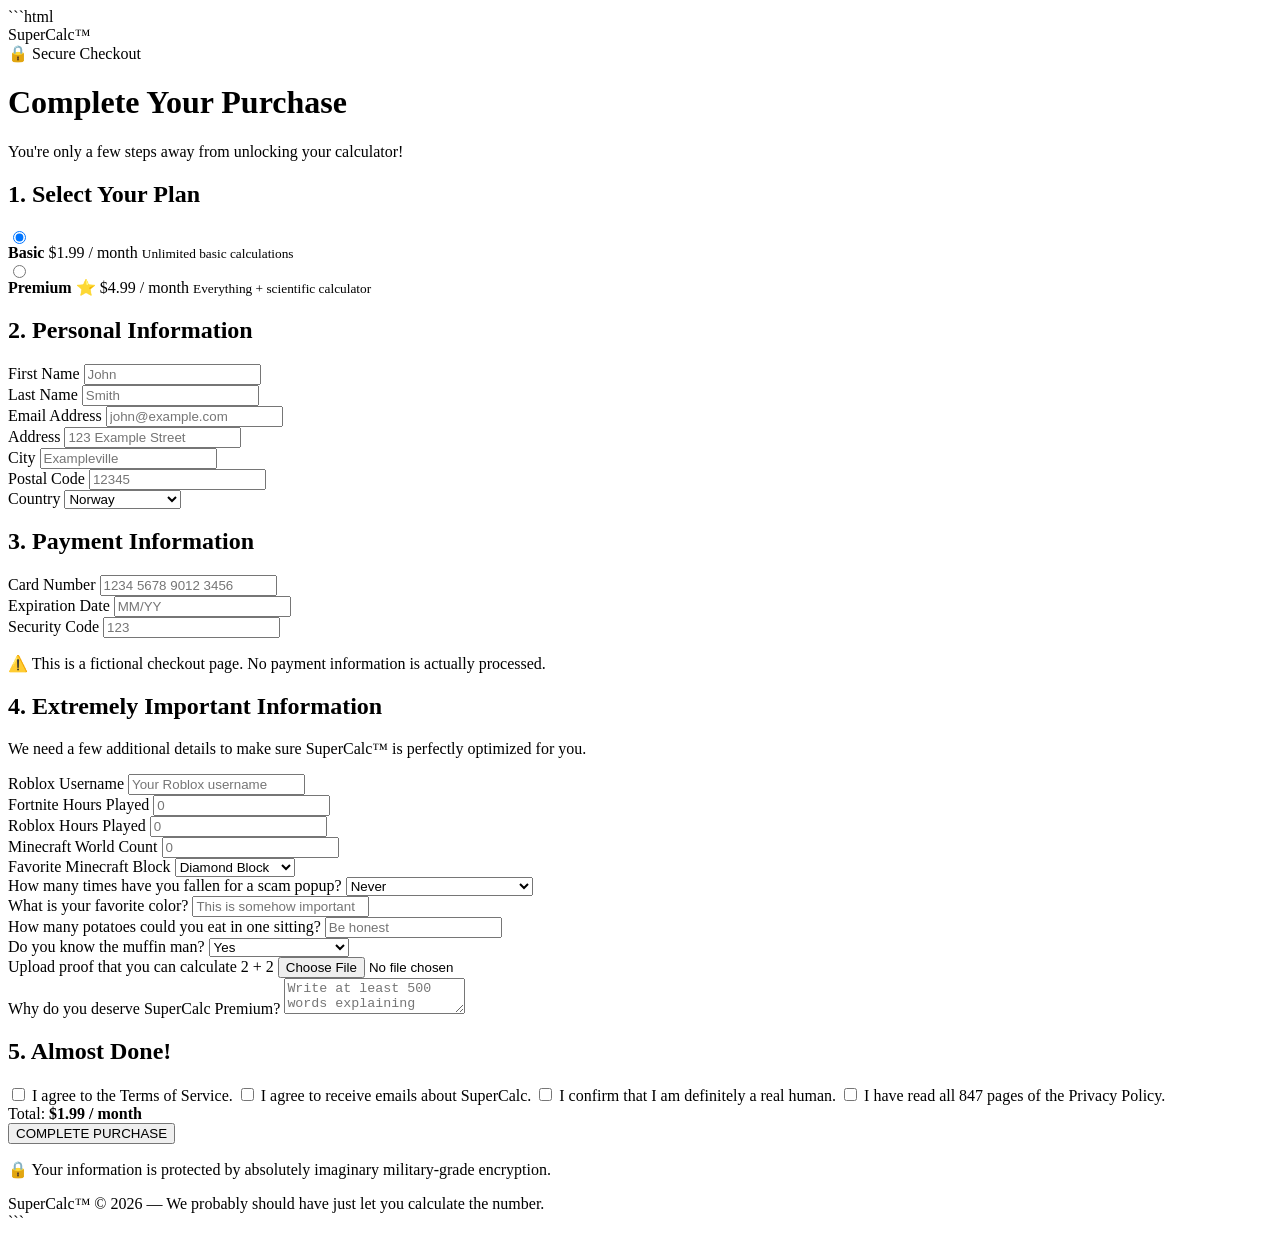
==== checkout.html @ 0409e95f "Create checkout.html" ====
```html
<!DOCTYPE html>
<html lang="en">
<head>
    <meta charset="UTF-8">
    <meta name="viewport" content="width=device-width, initial-scale=1.0">

    <title>SuperCalc - Complete Your Purchase</title>

    <link rel="stylesheet" href="checkout.css">
</head>

<body>

    <div class="checkout-container">

        <header>
            <div class="logo">SuperCalc™</div>

            <div class="secure">
                🔒 Secure Checkout
            </div>
        </header>


        <main>

            <h1>Complete Your Purchase</h1>

            <p class="subtitle">
                You're only a few steps away from unlocking your calculator!
            </p>


            <!-- PLAN SELECTION -->

            <section class="section">

                <h2>1. Select Your Plan</h2>

                <div class="plan-selection">

                    <label class="plan-option">
                        <input
                            type="radio"
                            name="plan"
                            value="Basic"
                            id="basicPlan"
                        >

                        <div>
                            <strong>Basic</strong>
                            <span>$1.99 / month</span>
                            <small>Unlimited basic calculations</small>
                        </div>
                    </label>


                    <label class="plan-option premium-option">
                        <input
                            type="radio"
                            name="plan"
                            value="Premium"
                            id="premiumPlan"
                        >

                        <div>
                            <strong>Premium ⭐</strong>
                            <span>$4.99 / month</span>
                            <small>Everything + scientific calculator</small>
                        </div>
                    </label>

                </div>

            </section>


            <!-- PERSONAL INFORMATION -->

            <section class="section">

                <h2>2. Personal Information</h2>

                <div class="form-grid">

                    <div class="field">
                        <label>First Name</label>
                        <input type="text" placeholder="John">
                    </div>

                    <div class="field">
                        <label>Last Name</label>
                        <input type="text" placeholder="Smith">
                    </div>

                    <div class="field full">
                        <label>Email Address</label>
                        <input type="email" placeholder="john@example.com">
                    </div>

                    <div class="field full">
                        <label>Address</label>
                        <input type="text" placeholder="123 Example Street">
                    </div>

                    <div class="field">
                        <label>City</label>
                        <input type="text" placeholder="Exampleville">
                    </div>

                    <div class="field">
                        <label>Postal Code</label>
                        <input type="text" placeholder="12345">
                    </div>

                    <div class="field full">
                        <label>Country</label>

                        <select>
                            <option>Norway</option>
                            <option>United States</option>
                            <option>United Kingdom</option>
                            <option>Sweden</option>
                            <option>Denmark</option>
                            <option>Finland</option>
                            <option>Germany</option>
                            <option>Other</option>
                        </select>
                    </div>

                </div>

            </section>


            <!-- PAYMENT -->

            <section class="section">

                <h2>3. Payment Information</h2>

                <div class="form-grid">

                    <div class="field full">
                        <label>Card Number</label>
                        <input
                            type="text"
                            placeholder="1234 5678 9012 3456"
                        >
                    </div>

                    <div class="field">
                        <label>Expiration Date</label>
                        <input type="text" placeholder="MM/YY">
                    </div>

                    <div class="field">
                        <label>Security Code</label>
                        <input type="text" placeholder="123">
                    </div>

                </div>

                <p class="fake-warning">
                    ⚠️ This is a fictional checkout page.
                    No payment information is actually processed.
                </p>

            </section>


            <!-- RANDOM BULLSHIT -->

            <section class="section ridiculous">

                <h2>4. Extremely Important Information</h2>

                <p class="section-description">
                    We need a few additional details to make sure
                    SuperCalc™ is perfectly optimized for you.
                </p>


                <div class="form-grid">

                    <div class="field full">
                        <label>Roblox Username</label>
                        <input
                            type="text"
                            placeholder="Your Roblox username"
                        >
                    </div>


                    <div class="field">
                        <label>Fortnite Hours Played</label>
                        <input
                            type="number"
                            placeholder="0"
                        >
                    </div>


                    <div class="field">
                        <label>Roblox Hours Played</label>
                        <input
                            type="number"
                            placeholder="0"
                        >
                    </div>


                    <div class="field">
                        <label>Minecraft World Count</label>
                        <input
                            type="number"
                            placeholder="0"
                        >
                    </div>


                    <div class="field">
                        <label>Favorite Minecraft Block</label>

                        <select>
                            <option>Diamond Block</option>
                            <option>Dirt</option>
                            <option>Oak Planks</option>
                            <option>Cobblestone</option>
                            <option>Grass Block</option>
                            <option>Command Block</option>
                            <option>Other</option>
                        </select>
                    </div>


                    <div class="field full">
                        <label>How many times have you fallen for a scam popup?</label>

                        <select>
                            <option>Never</option>
                            <option>Once</option>
                            <option>A few times</option>
                            <option>Too many times</option>
                            <option>I am currently falling for one</option>
                        </select>
                    </div>


                    <div class="field full">
                        <label>What is your favorite color?</label>

                        <input
                            type="text"
                            placeholder="This is somehow important"
                        >
                    </div>


                    <div class="field full">
                        <label>How many potatoes could you eat in one sitting?</label>

                        <input
                            type="number"
                            placeholder="Be honest"
                        >
                    </div>


                    <div class="field full">
                        <label>Do you know the muffin man?</label>

                        <select>
                            <option>Yes</option>
                            <option>No</option>
                            <option>Maybe</option>
                            <option>I am the muffin man</option>
                        </select>
                    </div>


                    <div class="field full">
                        <label>Upload proof that you can calculate 2 + 2</label>

                        <input type="file">
                    </div>


                    <div class="field full">
                        <label>Why do you deserve SuperCalc Premium?</label>

                        <textarea
                            placeholder="Write at least 500 words explaining why..."
                        ></textarea>
                    </div>

                </div>

            </section>


            <!-- FINAL CHECKBOXES -->

            <section class="section">

                <h2>5. Almost Done!</h2>

                <label class="checkbox">
                    <input type="checkbox">
                    I agree to the Terms of Service.
                </label>

                <label class="checkbox">
                    <input type="checkbox">
                    I agree to receive emails about SuperCalc.
                </label>

                <label class="checkbox">
                    <input type="checkbox">
                    I confirm that I am definitely a real human.
                </label>

                <label class="checkbox">
                    <input type="checkbox">
                    I have read all 847 pages of the Privacy Policy.
                </label>

            </section>


            <!-- PURCHASE -->

            <section class="purchase">

                <div class="total">
                    <span>Total:</span>
                    <strong id="totalPrice">$1.99 / month</strong>
                </div>

                <button
                    class="purchase-button"
                    onclick="completePurchase()"
                >
                    COMPLETE PURCHASE
                </button>

                <p>
                    🔒 Your information is protected by absolutely
                    imaginary military-grade encryption.
                </p>

            </section>

        </main>


        <footer>
            SuperCalc™ © 2026 — We probably should have just let you
            calculate the number.
        </footer>

    </div>


    <script>

        // Get selected plan from URL

        const parameters = new URLSearchParams(window.location.search);

        const selectedPlan = parameters.get("plan");


        const basicPlan = document.getElementById("basicPlan");
        const premiumPlan = document.getElementById("premiumPlan");
        const totalPrice = document.getElementById("totalPrice");


        // Automatically select the plan chosen on the calculator

        if (selectedPlan === "Premium") {

            premiumPlan.checked = true;

            totalPrice.textContent = "$4.99 / month";

        } else {

            basicPlan.checked = true;

            totalPrice.textContent = "$1.99 / month";

        }


        // Change price when plan changes

        basicPlan.addEventListener("change", function () {

            totalPrice.textContent = "$1.99 / month";

        });


        premiumPlan.addEventListener("change", function () {

            totalPrice.textContent = "$4.99 / month";

        });


        // Fake purchase

        function completePurchase() {

            alert(
                "🎉 CONGRATULATIONS!\n\n" +
                "Your SuperCalc subscription has been purchased!\n\n" +
                "Just kidding.\n\n" +
                "This is a fake checkout page. " +
                "No payment has been made."
            );

        }

    </script>

</body>
</html>
```
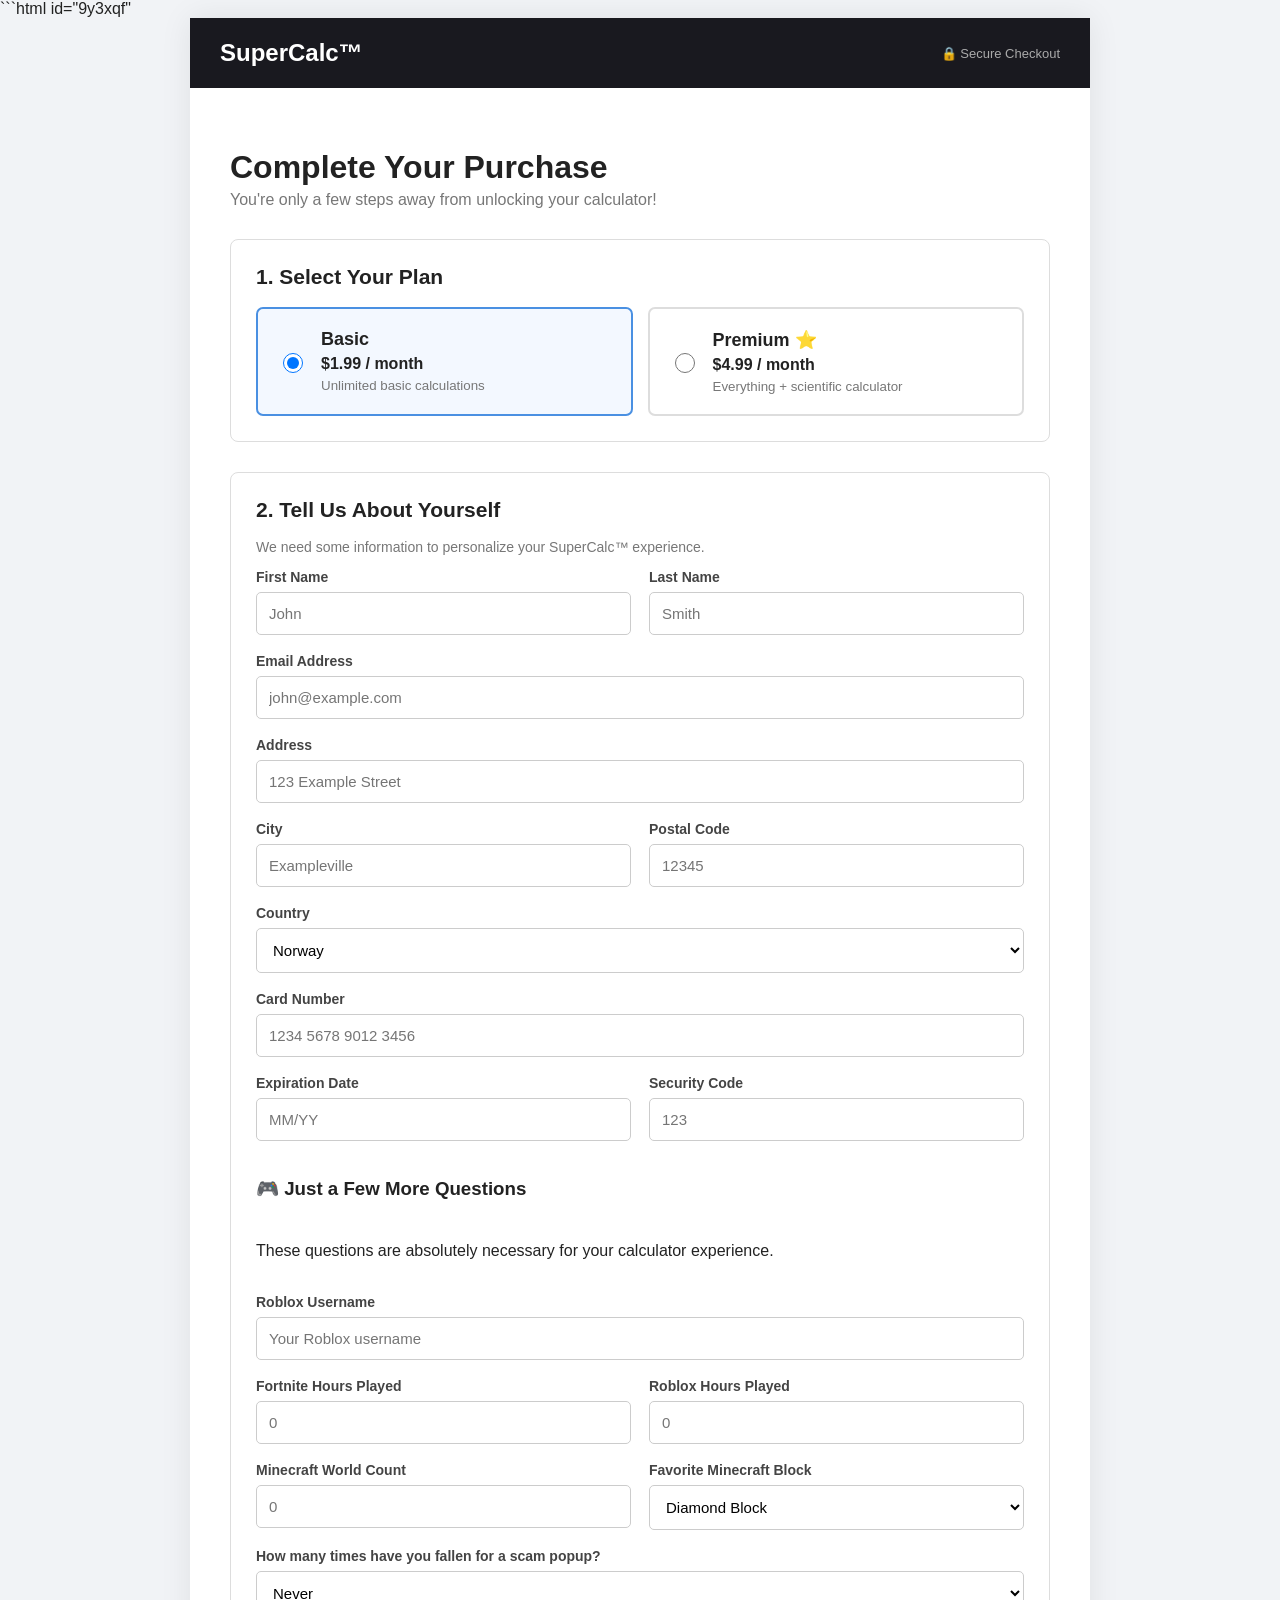
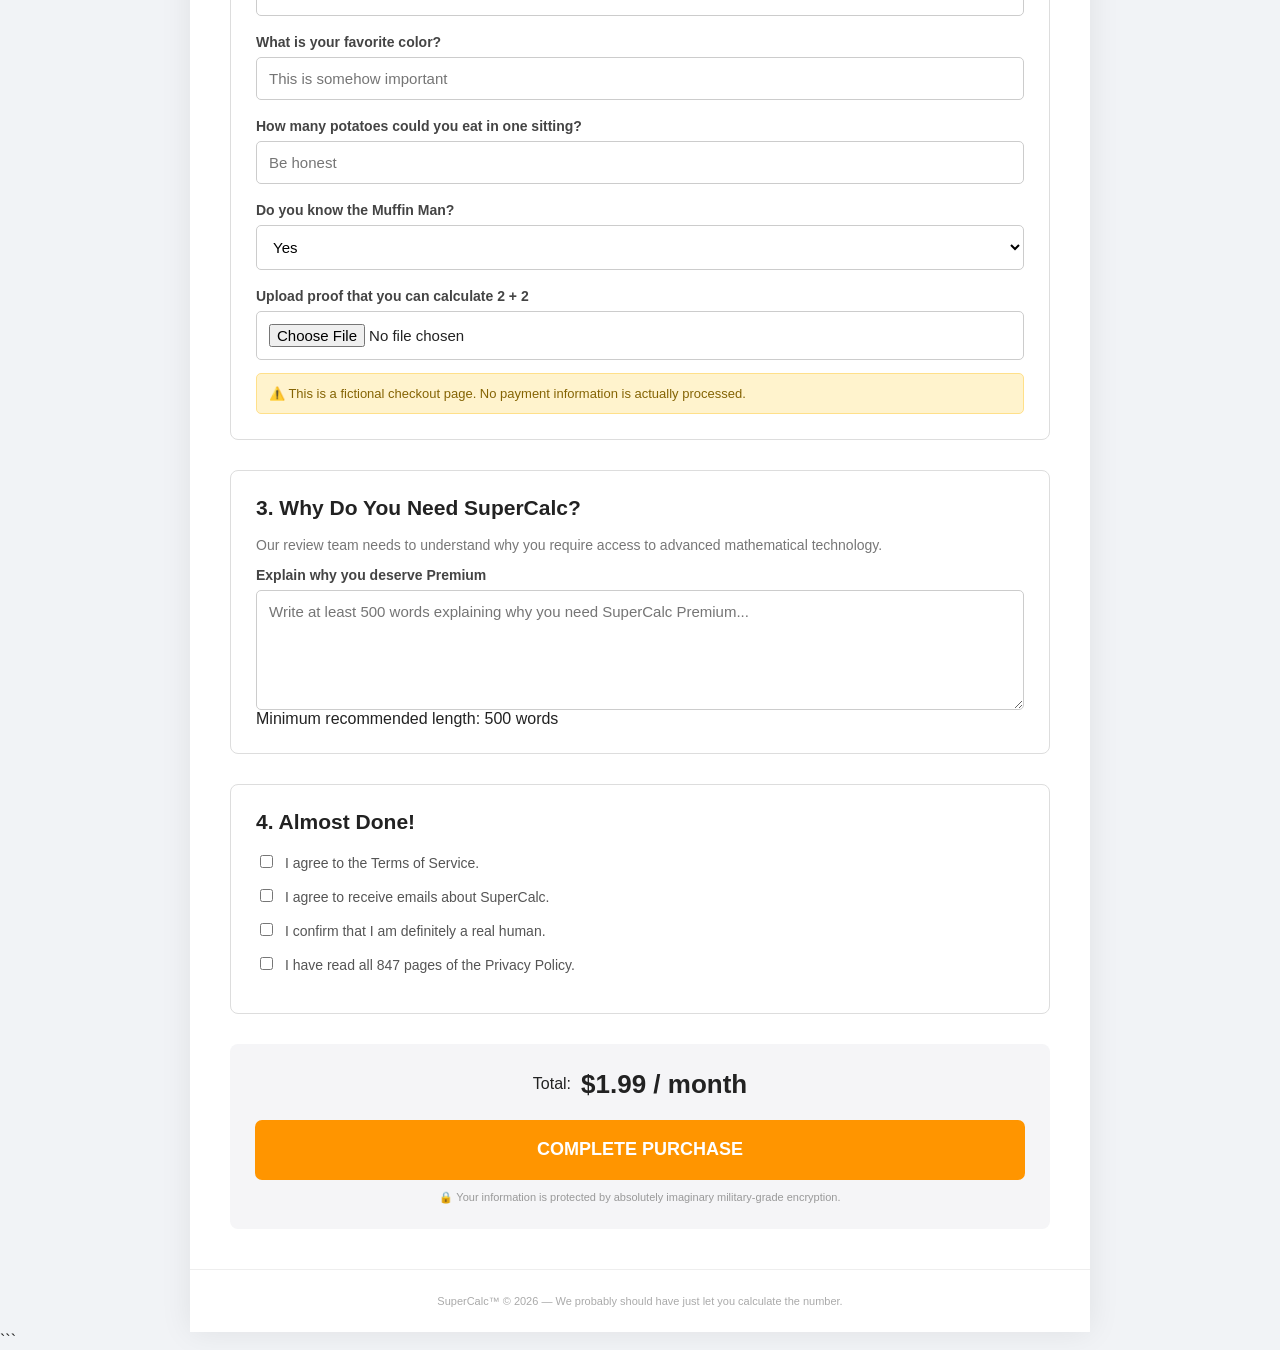
==== commit 782ccc6e: "Update checkout.html" ====
--- a/checkout.html
+++ b/checkout.html
@@ -1,4 +1,4 @@
-```html
+```html id="9y3xqf"
 <!DOCTYPE html>
 <html lang="en">
 <head>
@@ -41,6 +41,7 @@
                 <div class="plan-selection">
 
                     <label class="plan-option">
+
                         <input
                             type="radio"
                             name="plan"
@@ -50,13 +51,19 @@
 
                         <div>
                             <strong>Basic</strong>
+
                             <span>$1.99 / month</span>
-                            <small>Unlimited basic calculations</small>
+
+                            <small>
+                                Unlimited basic calculations
+                            </small>
                         </div>
+
                     </label>
 
 
                     <label class="plan-option premium-option">
+
                         <input
                             type="radio"
                             name="plan"
@@ -66,9 +73,14 @@
 
                         <div>
                             <strong>Premium ⭐</strong>
+
                             <span>$4.99 / month</span>
-                            <small>Everything + scientific calculator</small>
+
+                            <small>
+                                Everything + scientific calculator
+                            </small>
                         </div>
+
                     </label>
 
                 </div>
@@ -76,48 +88,100 @@
             </section>
 
 
-            <!-- PERSONAL INFORMATION -->
+            <!-- COMBINED INFORMATION -->
 
             <section class="section">
 
-                <h2>2. Personal Information</h2>
+                <h2>2. Tell Us About Yourself</h2>
+
+                <p class="section-description">
+                    We need some information to personalize your
+                    SuperCalc™ experience.
+                </p>
+
 
                 <div class="form-grid">
 
-                    <div class="field">
+                    <!-- Normal information -->
+
+                    <div class="field">
+
                         <label>First Name</label>
-                        <input type="text" placeholder="John">
-                    </div>
-
-                    <div class="field">
+
+                        <input
+                            type="text"
+                            placeholder="John"
+                        >
+
+                    </div>
+
+
+                    <div class="field">
+
                         <label>Last Name</label>
-                        <input type="text" placeholder="Smith">
-                    </div>
-
-                    <div class="field full">
+
+                        <input
+                            type="text"
+                            placeholder="Smith"
+                        >
+
+                    </div>
+
+
+                    <div class="field full">
+
                         <label>Email Address</label>
-                        <input type="email" placeholder="john@example.com">
-                    </div>
-
-                    <div class="field full">
+
+                        <input
+                            type="email"
+                            placeholder="john@example.com"
+                        >
+
+                    </div>
+
+
+                    <div class="field full">
+
                         <label>Address</label>
-                        <input type="text" placeholder="123 Example Street">
-                    </div>
-
-                    <div class="field">
+
+                        <input
+                            type="text"
+                            placeholder="123 Example Street"
+                        >
+
+                    </div>
+
+
+                    <div class="field">
+
                         <label>City</label>
-                        <input type="text" placeholder="Exampleville">
-                    </div>
-
-                    <div class="field">
+
+                        <input
+                            type="text"
+                            placeholder="Exampleville"
+                        >
+
+                    </div>
+
+
+                    <div class="field">
+
                         <label>Postal Code</label>
-                        <input type="text" placeholder="12345">
-                    </div>
-
-                    <div class="field full">
+
+                        <input
+                            type="text"
+                            placeholder="12345"
+                        >
+
+                    </div>
+
+
+                    <div class="field full">
+
                         <label>Country</label>
 
                         <select>
+
                             <option>Norway</option>
                             <option>United States</option>
                             <option>United Kingdom</option>
@@ -126,204 +190,295 @@
                             <option>Finland</option>
                             <option>Germany</option>
                             <option>Other</option>
+
                         </select>
-                    </div>
-
-                </div>
-
-            </section>
-
-
-            <!-- PAYMENT -->
-
-            <section class="section">
-
-                <h2>3. Payment Information</h2>
-
-                <div class="form-grid">
-
-                    <div class="field full">
+
+                    </div>
+
+
+                    <!-- Payment -->
+
+                    <div class="field full">
+
                         <label>Card Number</label>
+
                         <input
                             type="text"
                             placeholder="1234 5678 9012 3456"
                         >
-                    </div>
-
-                    <div class="field">
+
+                    </div>
+
+
+                    <div class="field">
+
                         <label>Expiration Date</label>
-                        <input type="text" placeholder="MM/YY">
-                    </div>
-
-                    <div class="field">
+
+                        <input
+                            type="text"
+                            placeholder="MM/YY"
+                        >
+
+                    </div>
+
+
+                    <div class="field">
+
                         <label>Security Code</label>
-                        <input type="text" placeholder="123">
-                    </div>
-
-                </div>
-
-                <p class="fake-warning">
-                    ⚠️ This is a fictional checkout page.
-                    No payment information is actually processed.
-                </p>
-
-            </section>
-
-
-            <!-- RANDOM BULLSHIT -->
-
-            <section class="section ridiculous">
-
-                <h2>4. Extremely Important Information</h2>
-
-                <p class="section-description">
-                    We need a few additional details to make sure
-                    SuperCalc™ is perfectly optimized for you.
-                </p>
-
-
-                <div class="form-grid">
-
-                    <div class="field full">
+
+                        <input
+                            type="text"
+                            placeholder="123"
+                        >
+
+                    </div>
+
+
+                    <!-- Ridiculous information -->
+
+                    <div class="field full ridiculous-divider">
+
+                        <h3>
+                            🎮 Just a Few More Questions
+                        </h3>
+
+                        <p>
+                            These questions are absolutely necessary
+                            for your calculator experience.
+                        </p>
+
+                    </div>
+
+
+                    <div class="field full">
+
                         <label>Roblox Username</label>
+
                         <input
                             type="text"
                             placeholder="Your Roblox username"
                         >
-                    </div>
-
-
-                    <div class="field">
+
+                    </div>
+
+
+                    <div class="field">
+
                         <label>Fortnite Hours Played</label>
+
                         <input
                             type="number"
                             placeholder="0"
                         >
-                    </div>
-
-
-                    <div class="field">
+
+                    </div>
+
+
+                    <div class="field">
+
                         <label>Roblox Hours Played</label>
+
                         <input
                             type="number"
                             placeholder="0"
                         >
-                    </div>
-
-
-                    <div class="field">
+
+                    </div>
+
+
+                    <div class="field">
+
                         <label>Minecraft World Count</label>
+
                         <input
                             type="number"
                             placeholder="0"
                         >
-                    </div>
-
-
-                    <div class="field">
+
+                    </div>
+
+
+                    <div class="field">
+
                         <label>Favorite Minecraft Block</label>
 
                         <select>
+
                             <option>Diamond Block</option>
                             <option>Dirt</option>
                             <option>Oak Planks</option>
                             <option>Cobblestone</option>
                             <option>Grass Block</option>
                             <option>Command Block</option>
+                            <option>Bedrock</option>
                             <option>Other</option>
+
                         </select>
-                    </div>
-
-
-                    <div class="field full">
-                        <label>How many times have you fallen for a scam popup?</label>
+
+                    </div>
+
+
+                    <div class="field full">
+
+                        <label>
+                            How many times have you fallen for a scam popup?
+                        </label>
 
                         <select>
+
                             <option>Never</option>
                             <option>Once</option>
                             <option>A few times</option>
                             <option>Too many times</option>
-                            <option>I am currently falling for one</option>
+                            <option>
+                                I am currently falling for one
+                            </option>
+
                         </select>
-                    </div>
-
-
-                    <div class="field full">
-                        <label>What is your favorite color?</label>
+
+                    </div>
+
+
+                    <div class="field full">
+
+                        <label>
+                            What is your favorite color?
+                        </label>
 
                         <input
                             type="text"
                             placeholder="This is somehow important"
                         >
-                    </div>
-
-
-                    <div class="field full">
-                        <label>How many potatoes could you eat in one sitting?</label>
+
+                    </div>
+
+
+                    <div class="field full">
+
+                        <label>
+                            How many potatoes could you eat in one sitting?
+                        </label>
 
                         <input
                             type="number"
                             placeholder="Be honest"
                         >
-                    </div>
-
-
-                    <div class="field full">
-                        <label>Do you know the muffin man?</label>
+
+                    </div>
+
+
+                    <div class="field full">
+
+                        <label>
+                            Do you know the Muffin Man?
+                        </label>
 
                         <select>
+
                             <option>Yes</option>
                             <option>No</option>
                             <option>Maybe</option>
-                            <option>I am the muffin man</option>
+                            <option>I am the Muffin Man</option>
+
                         </select>
-                    </div>
-
-
-                    <div class="field full">
-                        <label>Upload proof that you can calculate 2 + 2</label>
+
+                    </div>
+
+
+                    <div class="field full">
+
+                        <label>
+                            Upload proof that you can calculate 2 + 2
+                        </label>
 
                         <input type="file">
-                    </div>
-
-
-                    <div class="field full">
-                        <label>Why do you deserve SuperCalc Premium?</label>
-
-                        <textarea
-                            placeholder="Write at least 500 words explaining why..."
-                        ></textarea>
+
                     </div>
 
                 </div>
 
+
+                <p class="fake-warning">
+                    ⚠️ This is a fictional checkout page.
+                    No payment information is actually processed.
+                </p>
+
             </section>
 
 
+            <!-- WHY PREMIUM -->
+
+            <section class="section premium-reason">
+
+                <h2>3. Why Do You Need SuperCalc?</h2>
+
+                <p class="section-description">
+
+                    Our review team needs to understand why you require
+                    access to advanced mathematical technology.
+
+                </p>
+
+
+                <div class="field">
+
+                    <label>
+                        Explain why you deserve Premium
+                    </label>
+
+                    <textarea
+                        placeholder="Write at least 500 words explaining why you need SuperCalc Premium..."
+                    ></textarea>
+
+                </div>
+
+
+                <div class="word-counter">
+                    Minimum recommended length: 500 words
+                </div>
+
+            </section>
+
+
             <!-- FINAL CHECKBOXES -->
 
             <section class="section">
 
-                <h2>5. Almost Done!</h2>
+                <h2>4. Almost Done!</h2>
 
                 <label class="checkbox">
+
                     <input type="checkbox">
+
                     I agree to the Terms of Service.
+
                 </label>
 
+
                 <label class="checkbox">
+
                     <input type="checkbox">
+
                     I agree to receive emails about SuperCalc.
+
                 </label>
 
+
                 <label class="checkbox">
+
                     <input type="checkbox">
+
                     I confirm that I am definitely a real human.
+
                 </label>
 
+
                 <label class="checkbox">
+
                     <input type="checkbox">
+
                     I have read all 847 pages of the Privacy Policy.
+
                 </label>
 
             </section>
@@ -334,9 +489,15 @@
             <section class="purchase">
 
                 <div class="total">
+
                     <span>Total:</span>
-                    <strong id="totalPrice">$1.99 / month</strong>
+
+                    <strong id="totalPrice">
+                        $1.99 / month
+                    </strong>
+
                 </div>
+
 
                 <button
                     class="purchase-button"
@@ -345,6 +506,7 @@
                     COMPLETE PURCHASE
                 </button>
 
+
                 <p>
                     🔒 Your information is protected by absolutely
                     imaginary military-grade encryption.
@@ -356,8 +518,10 @@
 
 
         <footer>
-            SuperCalc™ © 2026 — We probably should have just let you
-            calculate the number.
+
+            SuperCalc™ © 2026 —
+            We probably should have just let you calculate the number.
+
         </footer>
 
     </div>
@@ -367,45 +531,56 @@
 
         // Get selected plan from URL
 
-        const parameters = new URLSearchParams(window.location.search);
-
-        const selectedPlan = parameters.get("plan");
-
-
-        const basicPlan = document.getElementById("basicPlan");
-        const premiumPlan = document.getElementById("premiumPlan");
-        const totalPrice = document.getElementById("totalPrice");
-
-
-        // Automatically select the plan chosen on the calculator
+        const parameters =
+            new URLSearchParams(window.location.search);
+
+        const selectedPlan =
+            parameters.get("plan");
+
+
+        const basicPlan =
+            document.getElementById("basicPlan");
+
+        const premiumPlan =
+            document.getElementById("premiumPlan");
+
+        const totalPrice =
+            document.getElementById("totalPrice");
+
+
+        // Select the plan automatically
 
         if (selectedPlan === "Premium") {
 
             premiumPlan.checked = true;
 
-            totalPrice.textContent = "$4.99 / month";
+            totalPrice.textContent =
+                "$4.99 / month";
 
         } else {
 
             basicPlan.checked = true;
 
-            totalPrice.textContent = "$1.99 / month";
+            totalPrice.textContent =
+                "$1.99 / month";
 
         }
 
 
-        // Change price when plan changes
+        // Change price
 
         basicPlan.addEventListener("change", function () {
 
-            totalPrice.textContent = "$1.99 / month";
+            totalPrice.textContent =
+                "$1.99 / month";
 
         });
 
 
         premiumPlan.addEventListener("change", function () {
 
-            totalPrice.textContent = "$4.99 / month";
+            totalPrice.textContent =
+                "$4.99 / month";
 
         });
 
--- a/checkout.css
+++ b/checkout.css
@@ -0,0 +1,396 @@
+```css id="z8m1kv"
+* {
+    box-sizing: border-box;
+}
+
+body {
+    margin: 0;
+
+    font-family: Arial, Helvetica, sans-serif;
+
+    background: #f1f3f6;
+
+    color: #222;
+}
+
+
+/* Main container */
+
+.checkout-container {
+    width: 100%;
+    max-width: 900px;
+
+    margin: 0 auto;
+
+    background: white;
+
+    min-height: 100vh;
+
+    box-shadow:
+        0 0 30px rgba(0, 0, 0, 0.08);
+}
+
+
+/* Header */
+
+header {
+    height: 70px;
+
+    padding: 0 30px;
+
+    display: flex;
+
+    align-items: center;
+
+    justify-content: space-between;
+
+    background: #19191f;
+
+    color: white;
+}
+
+.logo {
+    font-size: 24px;
+
+    font-weight: bold;
+}
+
+.secure {
+    font-size: 13px;
+
+    color: #aaa;
+}
+
+
+/* Main */
+
+main {
+    padding: 40px;
+}
+
+main > h1 {
+    margin-bottom: 5px;
+
+    font-size: 32px;
+}
+
+.subtitle {
+    margin-top: 0;
+
+    color: #777;
+}
+
+
+/* Sections */
+
+.section {
+    margin-top: 30px;
+
+    padding: 25px;
+
+    border: 1px solid #ddd;
+
+    border-radius: 8px;
+
+    background: #fff;
+}
+
+.section h2 {
+    margin-top: 0;
+
+    font-size: 21px;
+}
+
+
+/* Plan selection */
+
+.plan-selection {
+    display: grid;
+
+    grid-template-columns: 1fr 1fr;
+
+    gap: 15px;
+}
+
+.plan-option {
+    display: flex;
+
+    gap: 15px;
+
+    align-items: center;
+
+    padding: 20px;
+
+    border: 2px solid #ddd;
+
+    border-radius: 7px;
+
+    cursor: pointer;
+}
+
+.plan-option:hover {
+    border-color: #4a90e2;
+}
+
+.plan-option:has(input:checked) {
+    border-color: #4a90e2;
+
+    background: #f3f8ff;
+}
+
+.premium-option:has(input:checked) {
+    border-color: #ff9500;
+
+    background: #fff8ed;
+}
+
+.plan-option input {
+    width: 20px;
+    height: 20px;
+}
+
+.plan-option div {
+    display: flex;
+
+    flex-direction: column;
+
+    gap: 5px;
+}
+
+.plan-option strong {
+    font-size: 18px;
+}
+
+.plan-option span {
+    font-weight: bold;
+}
+
+.plan-option small {
+    color: #777;
+}
+
+
+/* Form */
+
+.form-grid {
+    display: grid;
+
+    grid-template-columns: 1fr 1fr;
+
+    gap: 18px;
+}
+
+.field {
+    display: flex;
+
+    flex-direction: column;
+
+    gap: 7px;
+}
+
+.field.full {
+    grid-column: 1 / -1;
+}
+
+.field label {
+    font-size: 14px;
+
+    font-weight: bold;
+
+    color: #444;
+}
+
+.field input,
+.field select,
+.field textarea {
+    width: 100%;
+
+    padding: 12px;
+
+    border: 1px solid #ccc;
+
+    border-radius: 5px;
+
+    background: white;
+
+    font-family: inherit;
+
+    font-size: 15px;
+}
+
+.field input:focus,
+.field select:focus,
+.field textarea:focus {
+    outline: none;
+
+    border-color: #4a90e2;
+
+    box-shadow:
+        0 0 0 2px rgba(74, 144, 226, 0.15);
+}
+
+textarea {
+    min-height: 120px;
+
+    resize: vertical;
+}
+
+
+/* Fake payment warning */
+
+.fake-warning {
+    margin-bottom: 0;
+
+    padding: 12px;
+
+    background: #fff3cd;
+
+    border: 1px solid #ffe08a;
+
+    border-radius: 5px;
+
+    color: #856404;
+
+    font-size: 13px;
+}
+
+
+/* Ridiculous section */
+
+.ridiculous {
+    background: #faf7ff;
+
+    border-color: #d8c8ff;
+}
+
+.section-description {
+    color: #777;
+
+    font-size: 14px;
+}
+
+
+/* Checkboxes */
+
+.checkbox {
+    display: block;
+
+    margin: 15px 0;
+
+    font-size: 14px;
+
+    color: #555;
+
+    cursor: pointer;
+}
+
+.checkbox input {
+    margin-right: 8px;
+}
+
+
+/* Purchase */
+
+.purchase {
+    margin-top: 30px;
+
+    padding: 25px;
+
+    background: #f5f5f7;
+
+    border-radius: 8px;
+
+    text-align: center;
+}
+
+.total {
+    display: flex;
+
+    justify-content: center;
+
+    align-items: center;
+
+    gap: 10px;
+
+    margin-bottom: 20px;
+}
+
+.total strong {
+    font-size: 26px;
+}
+
+.purchase-button {
+    width: 100%;
+
+    height: 60px;
+
+    border: none;
+
+    border-radius: 7px;
+
+    background: #ff9500;
+
+    color: white;
+
+    font-size: 18px;
+
+    font-weight: bold;
+
+    cursor: pointer;
+}
+
+.purchase-button:hover {
+    background: #e98400;
+}
+
+.purchase p {
+    margin-bottom: 0;
+
+    color: #999;
+
+    font-size: 11px;
+}
+
+
+/* Footer */
+
+footer {
+    padding: 25px;
+
+    text-align: center;
+
+    color: #aaa;
+
+    font-size: 11px;
+
+    border-top: 1px solid #eee;
+}
+
+
+/* Mobile */
+
+@media (max-width: 650px) {
+
+    main {
+        padding: 20px;
+    }
+
+    .plan-selection,
+    .form-grid {
+        grid-template-columns: 1fr;
+    }
+
+    .field.full {
+        grid-column: auto;
+    }
+
+    header {
+        padding: 0 20px;
+    }
+
+    .secure {
+        display: none;
+    }
+
+}
+```
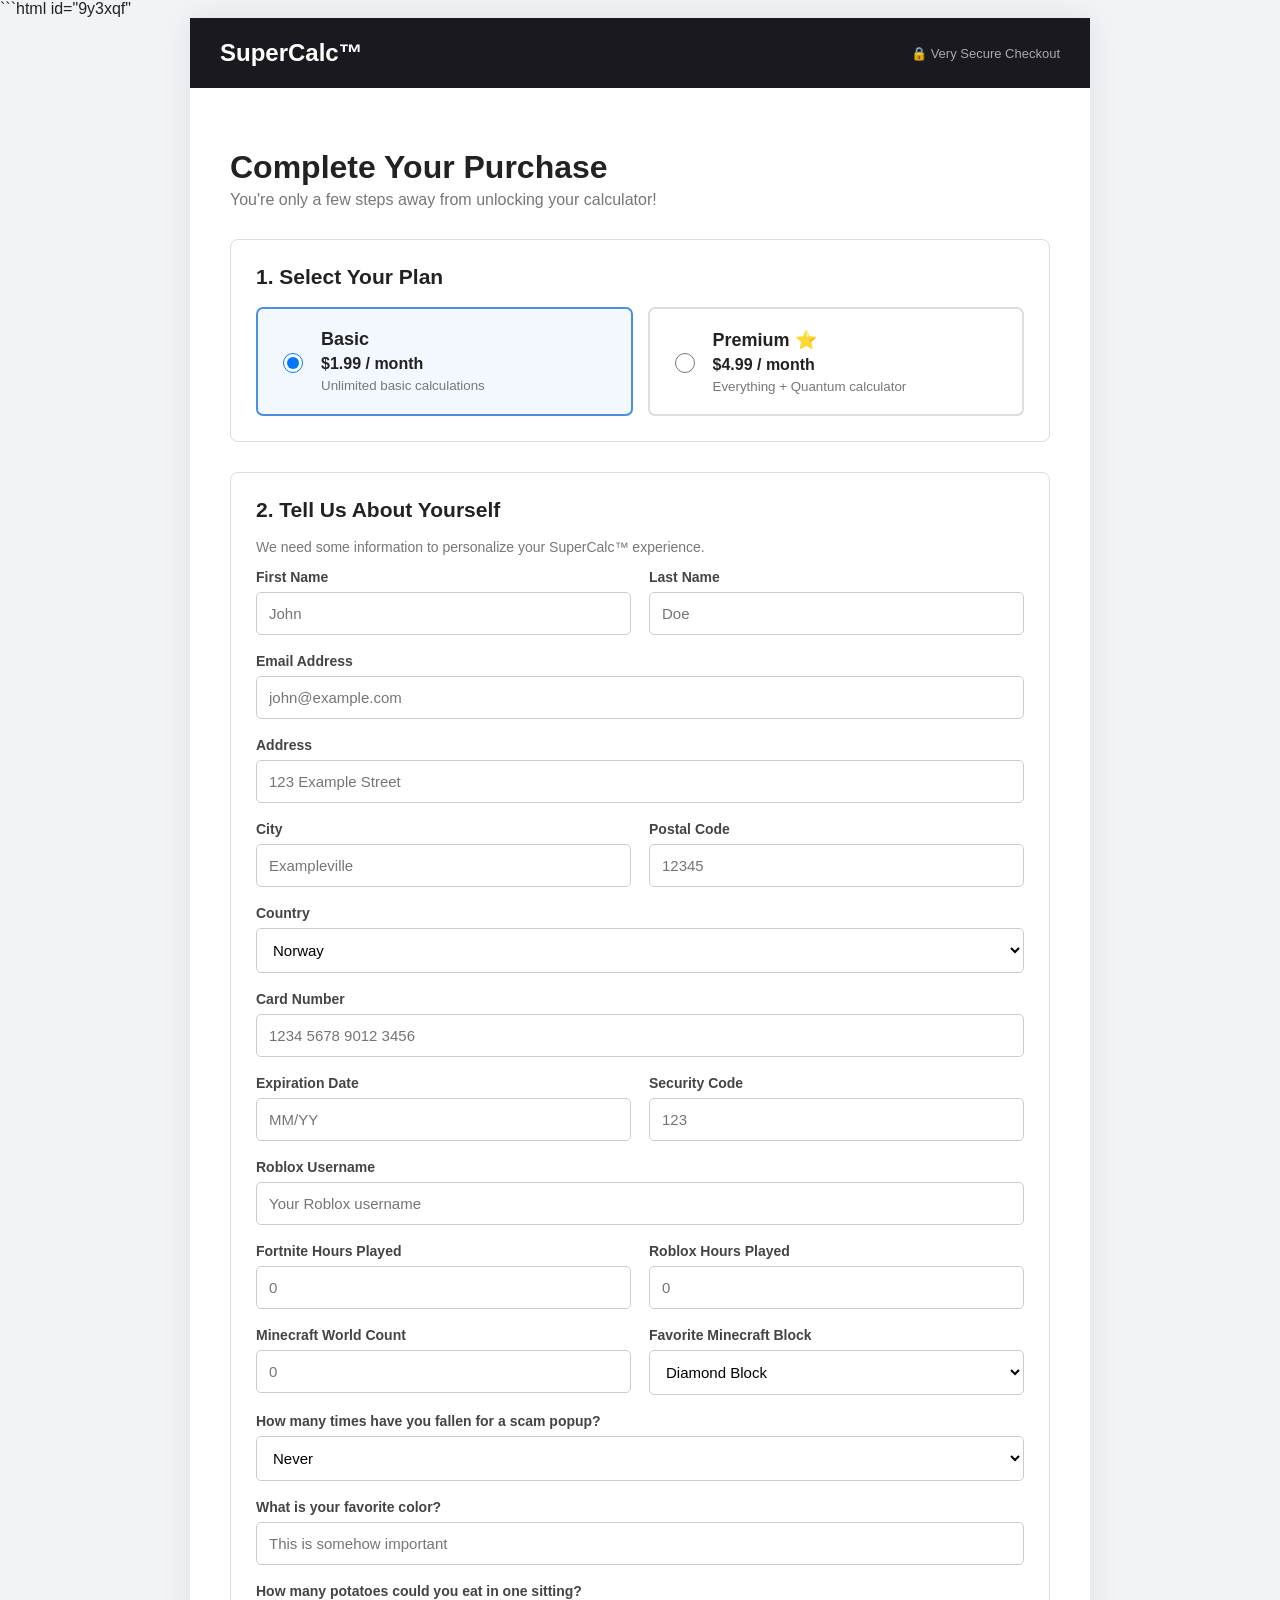
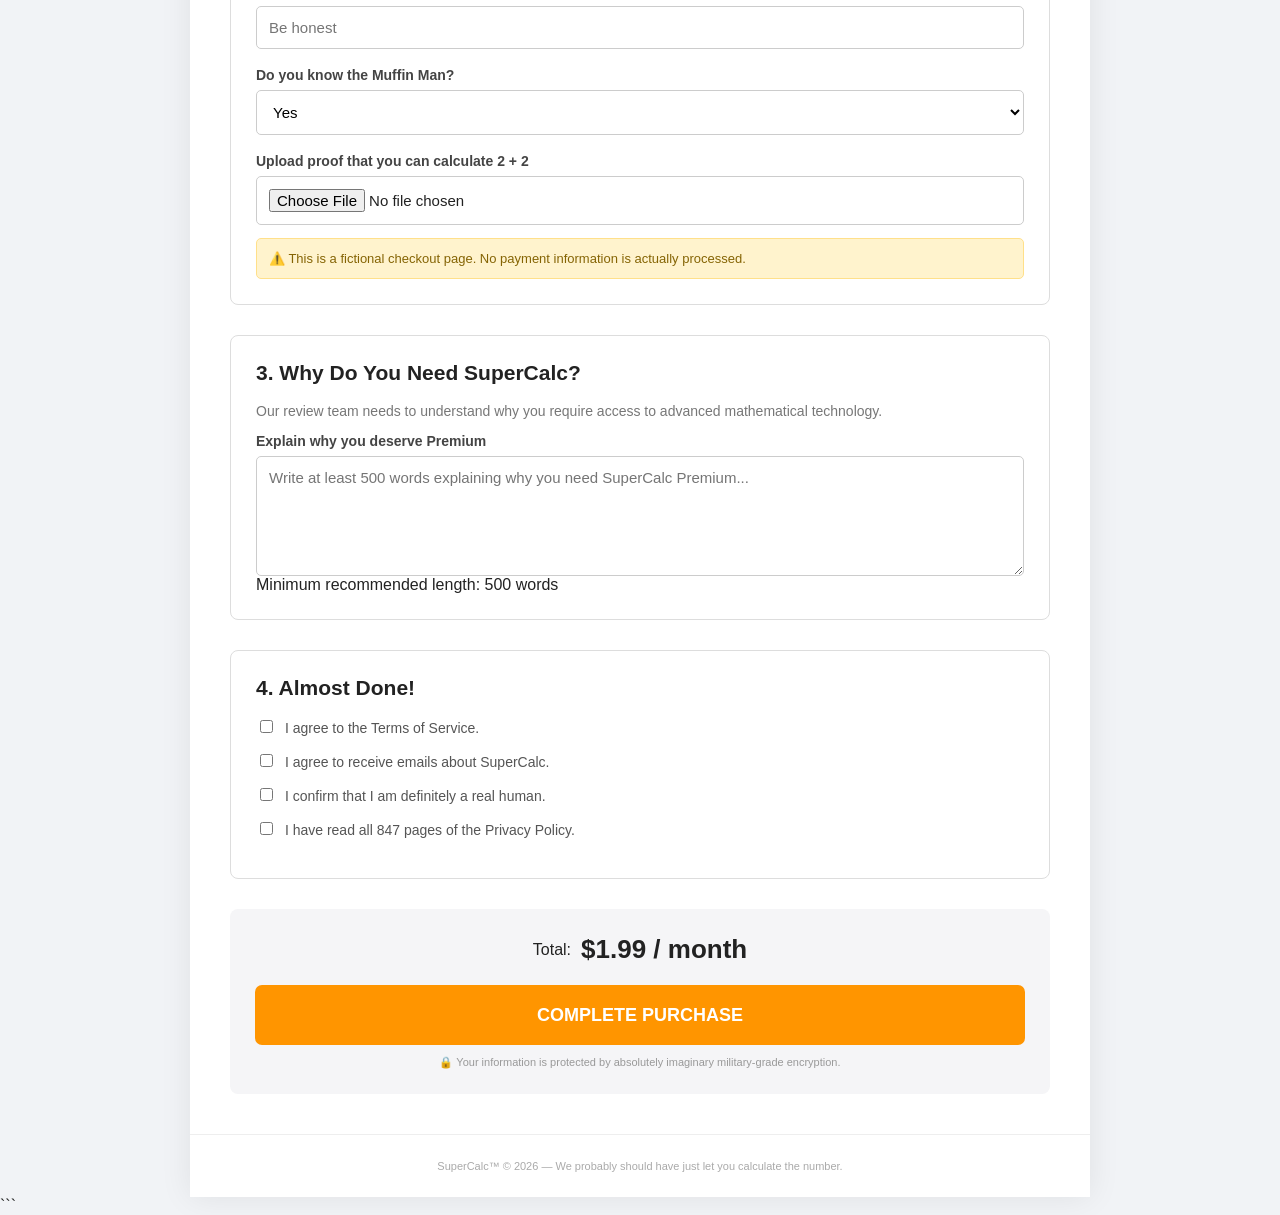
==== commit 51aba116: "Update checkout.html" ====
--- a/checkout.html
+++ b/checkout.html
@@ -18,7 +18,7 @@
             <div class="logo">SuperCalc™</div>
 
             <div class="secure">
-                🔒 Secure Checkout
+                🔒 Very Secure Checkout
             </div>
         </header>
 
@@ -77,7 +77,7 @@
                             <span>$4.99 / month</span>
 
                             <small>
-                                Everything + scientific calculator
+                                Everything + Quantum calculator
                             </small>
                         </div>
 
@@ -122,7 +122,7 @@
 
                         <input
                             type="text"
-                            placeholder="Smith"
+                            placeholder="Doe"
                         >
 
                     </div>
@@ -236,19 +236,6 @@
 
                     <!-- Ridiculous information -->
 
-                    <div class="field full ridiculous-divider">
-
-                        <h3>
-                            🎮 Just a Few More Questions
-                        </h3>
-
-                        <p>
-                            These questions are absolutely necessary
-                            for your calculator experience.
-                        </p>
-
-                    </div>
-
 
                     <div class="field full">
 
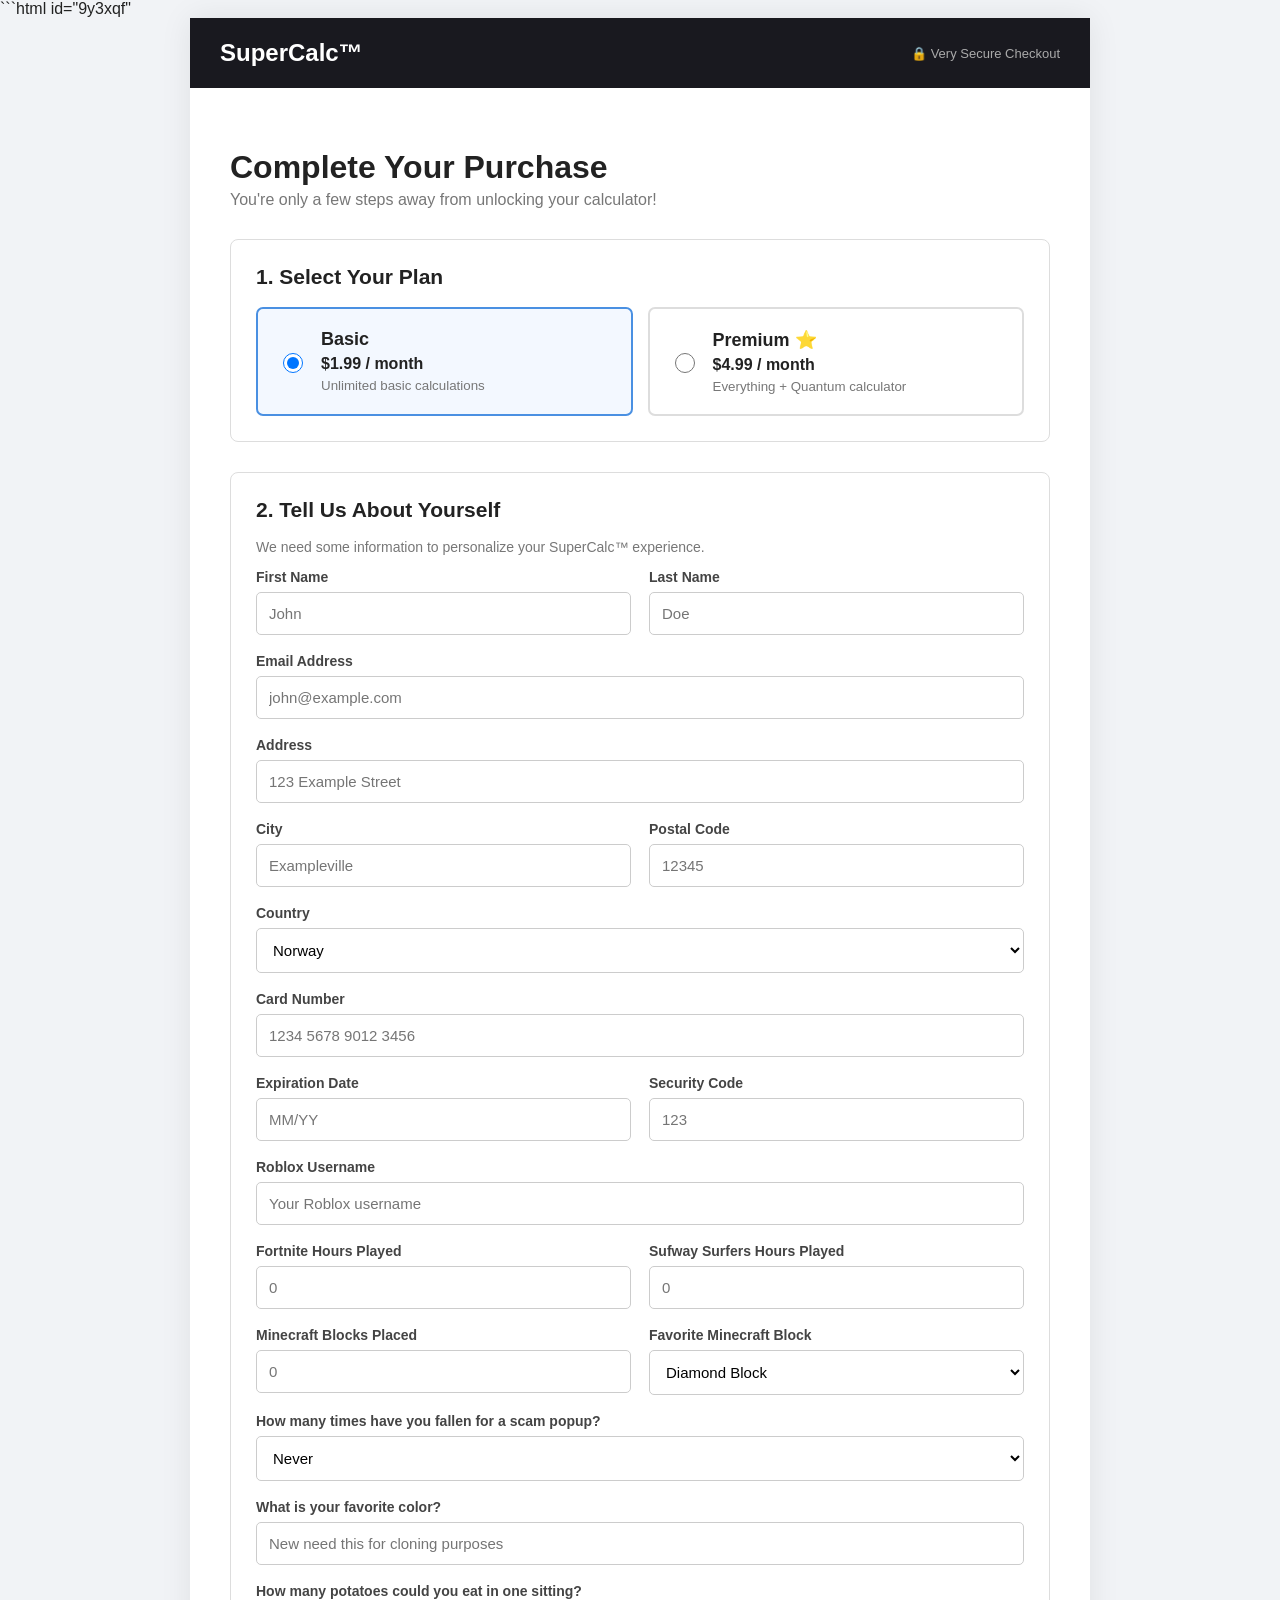
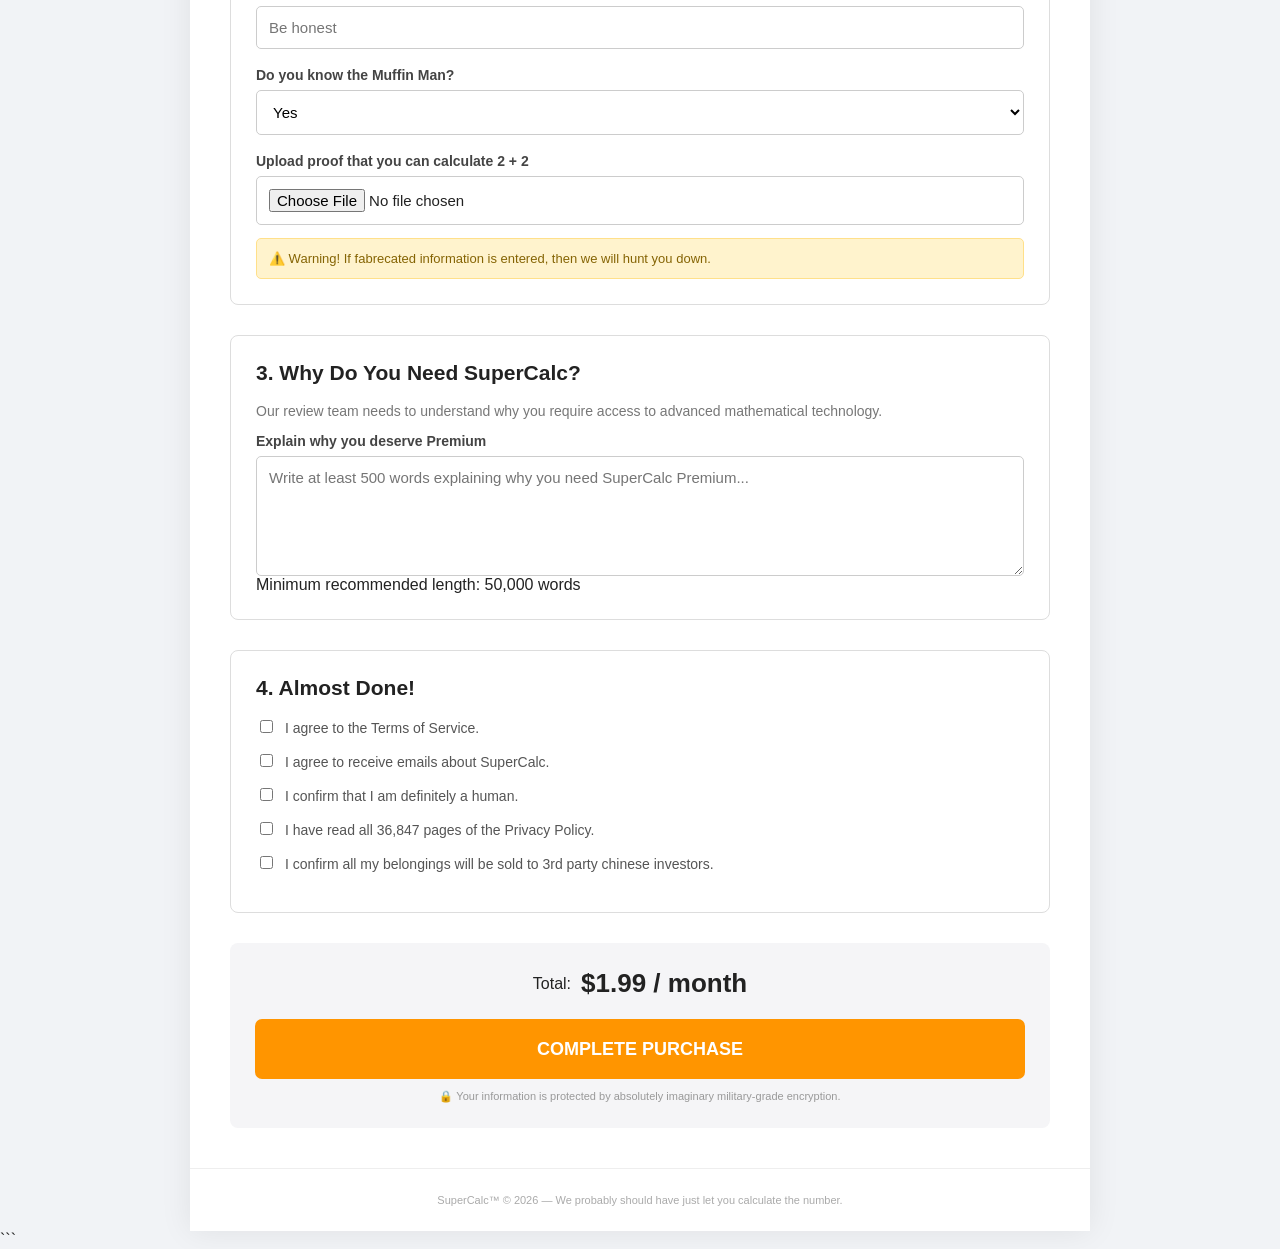
==== commit 39c85d7d: "Update checkout.html" ====
--- a/checkout.html
+++ b/checkout.html
@@ -263,7 +263,7 @@
 
                     <div class="field">
 
-                        <label>Roblox Hours Played</label>
+                        <label>Sufway Surfers Hours Played</label>
 
                         <input
                             type="number"
@@ -275,7 +275,7 @@
 
                     <div class="field">
 
-                        <label>Minecraft World Count</label>
+                        <label>Minecraft Blocks Placed</label>
 
                         <input
                             type="number"
@@ -334,7 +334,7 @@
 
                         <input
                             type="text"
-                            placeholder="This is somehow important"
+                            placeholder="New need this for cloning purposes"
                         >
 
                     </div>
@@ -365,7 +365,7 @@
                             <option>Yes</option>
                             <option>No</option>
                             <option>Maybe</option>
-                            <option>I am the Muffin Man</option>
+                            <option>Why do you need this?</option>
 
                         </select>
 
@@ -386,8 +386,8 @@
 
 
                 <p class="fake-warning">
-                    ⚠️ This is a fictional checkout page.
-                    No payment information is actually processed.
+                    ⚠️ Warning!
+                    If fabrecated information is entered, then we will hunt you down.
                 </p>
 
             </section>
@@ -421,7 +421,7 @@
 
 
                 <div class="word-counter">
-                    Minimum recommended length: 500 words
+                    Minimum recommended length: 50,000 words
                 </div>
 
             </section>
@@ -455,7 +455,7 @@
 
                     <input type="checkbox">
 
-                    I confirm that I am definitely a real human.
+                    I confirm that I am definitely a human.
 
                 </label>
 
@@ -464,7 +464,16 @@
 
                     <input type="checkbox">
 
-                    I have read all 847 pages of the Privacy Policy.
+                    I have read all 36,847 pages of the Privacy Policy.
+
+                </label>
+
+                
+                <label class="checkbox">
+
+                    <input type="checkbox">
+
+                    I confirm all my belongings will be sold to 3rd party chinese investors.
 
                 </label>
 
@@ -578,10 +587,10 @@
 
             alert(
                 "🎉 CONGRATULATIONS!\n\n" +
-                "Your SuperCalc subscription has been purchased!\n\n" +
-                "Just kidding.\n\n" +
-                "This is a fake checkout page. " +
-                "No payment has been made."
+                "Your SuperCalc subscription has been ordered!\n\n" +
+                "wait time aproxemently 74 days.\n\n" +
+                "to talk to a our service center. " +
+                "call: 800-746-946."
             );
 
         }
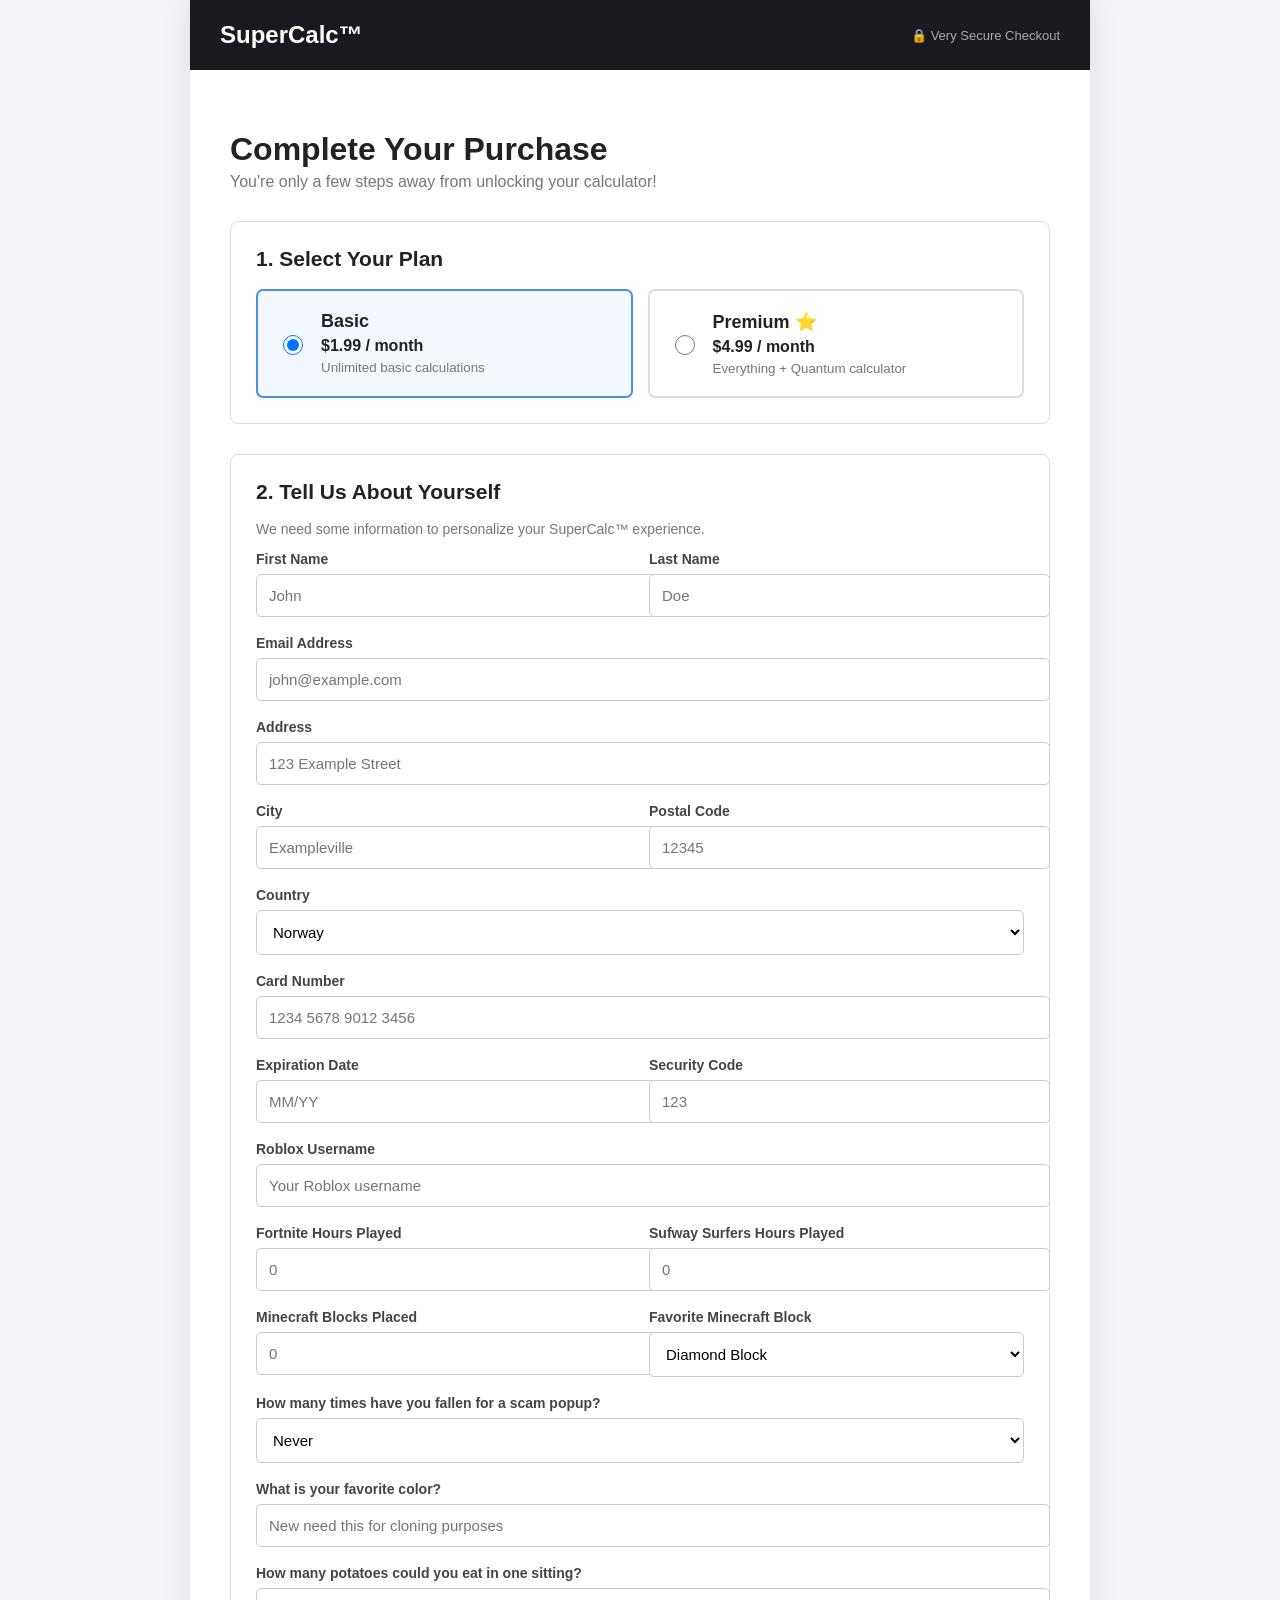
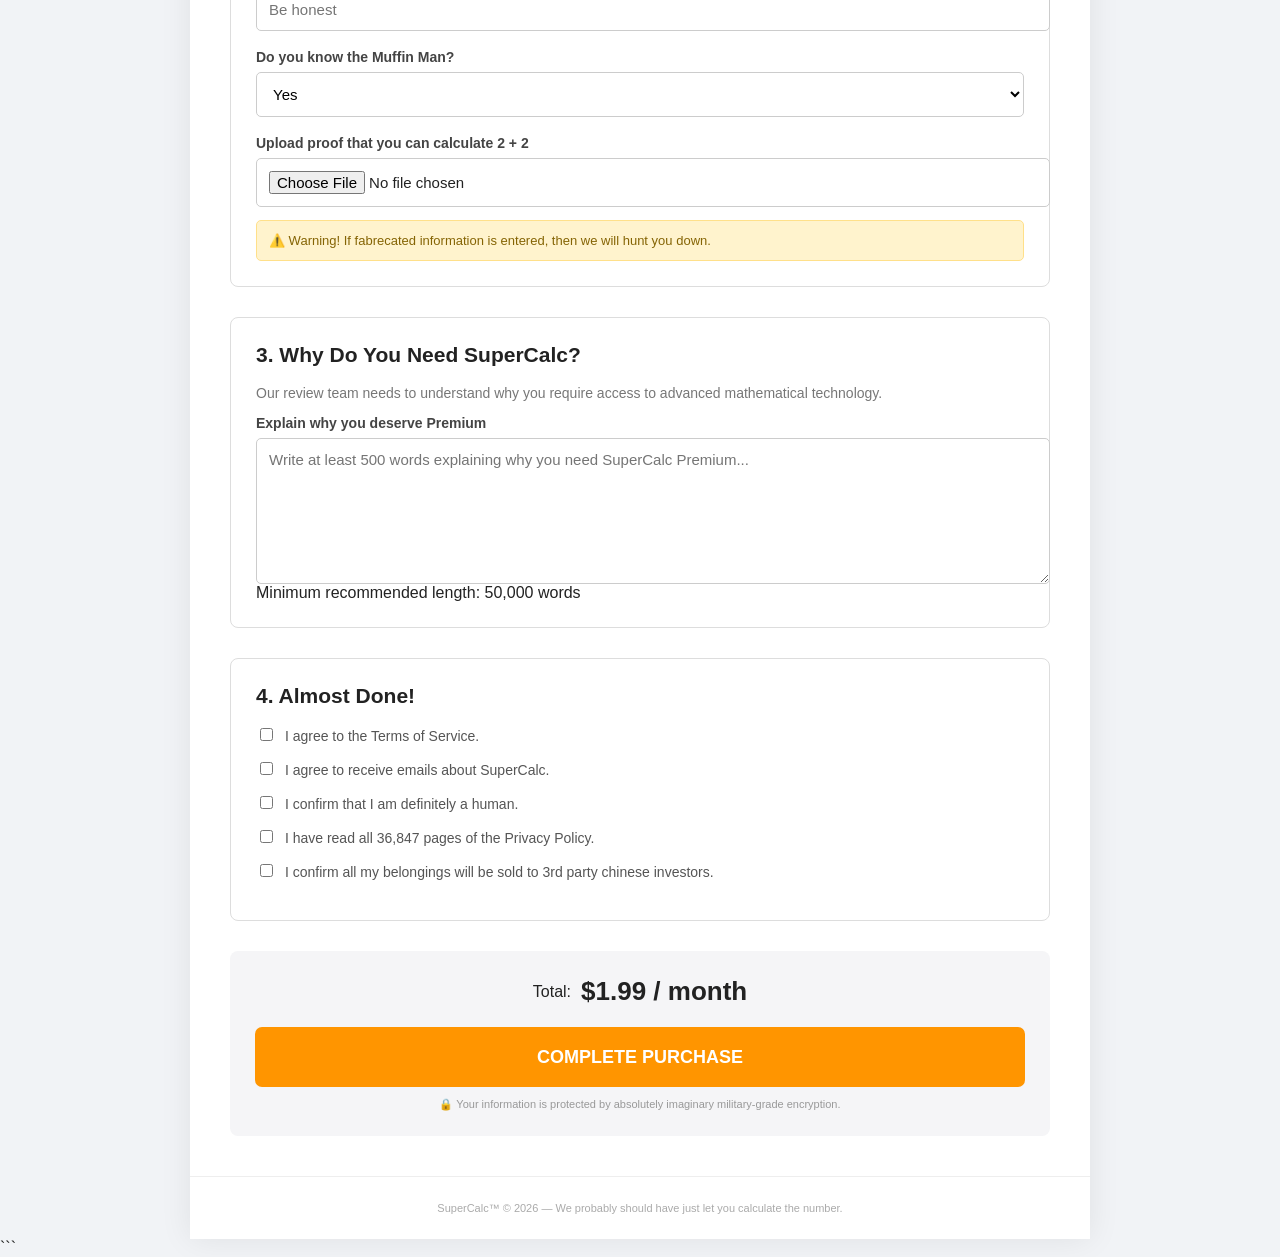
==== commit a602c003: "Update checkout.html" ====
--- a/checkout.html
+++ b/checkout.html
@@ -1,4 +1,3 @@
-```html id="9y3xqf"
 <!DOCTYPE html>
 <html lang="en">
 <head>
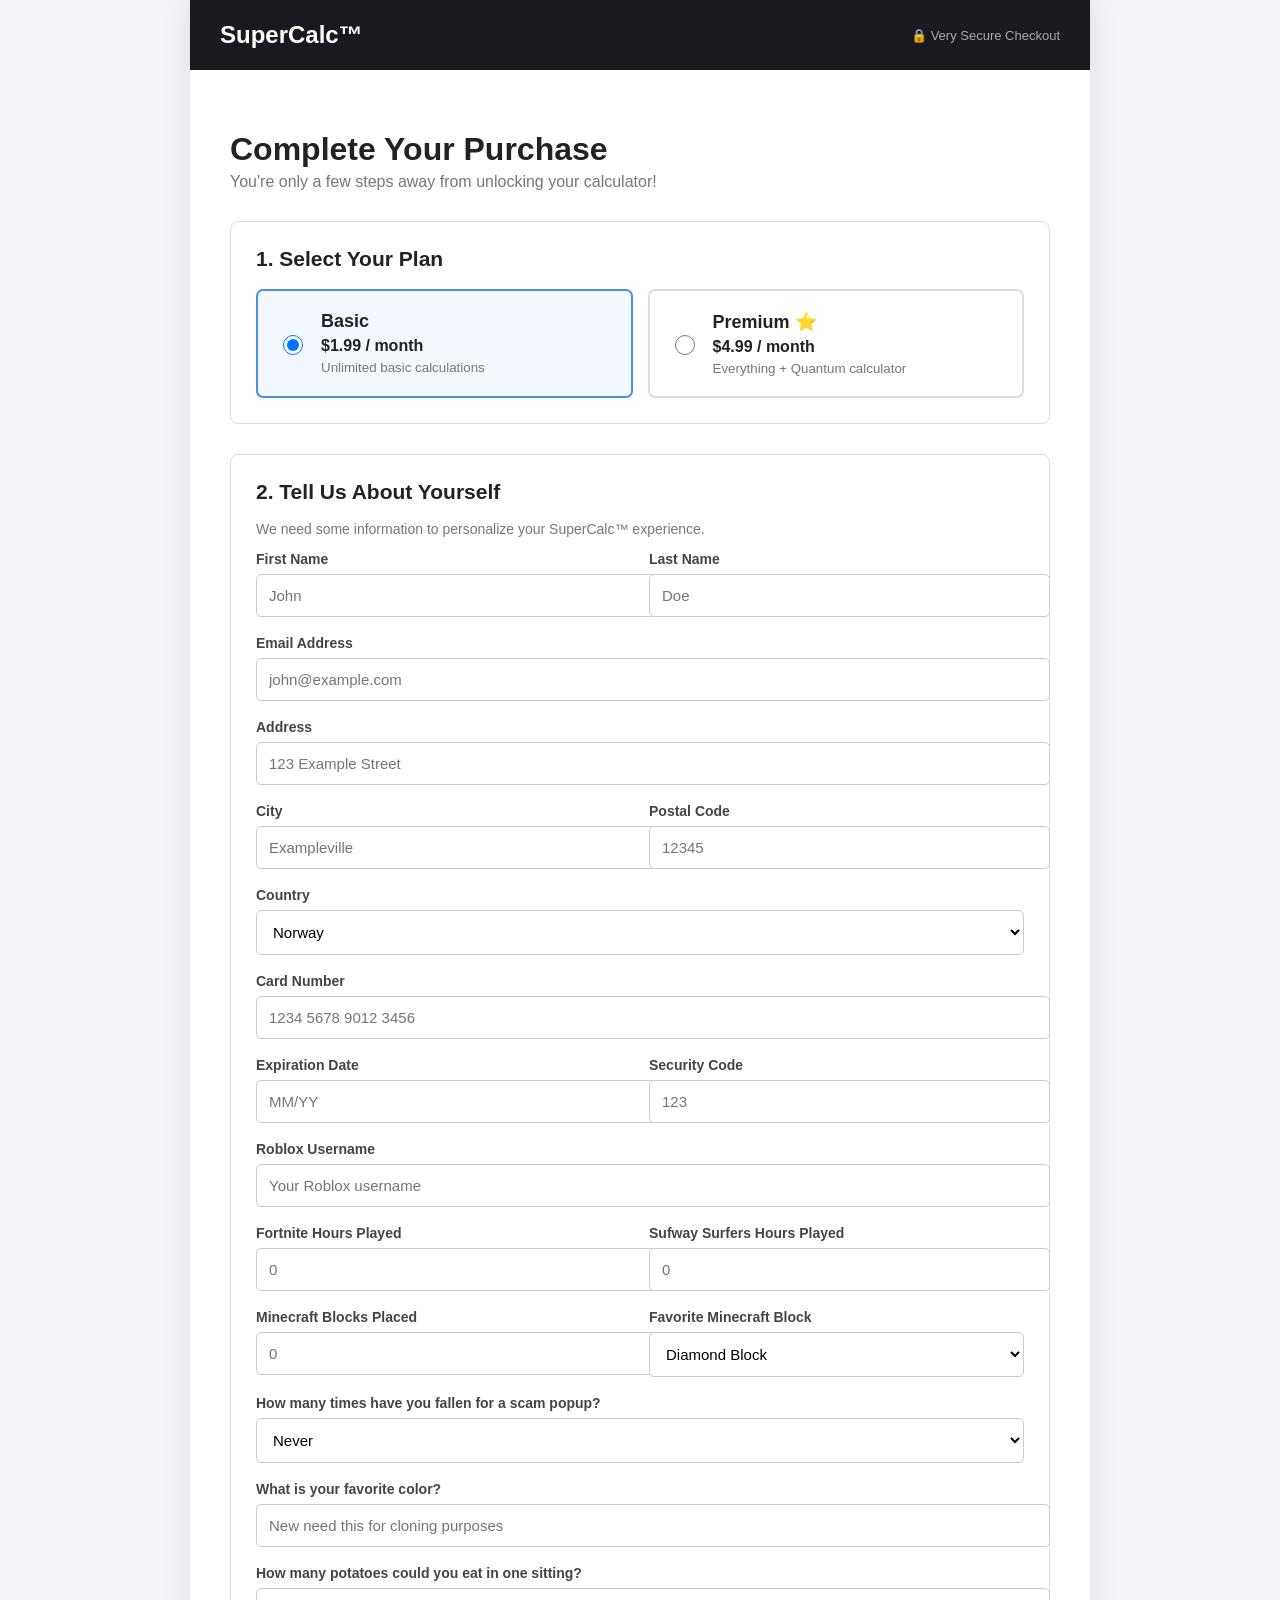
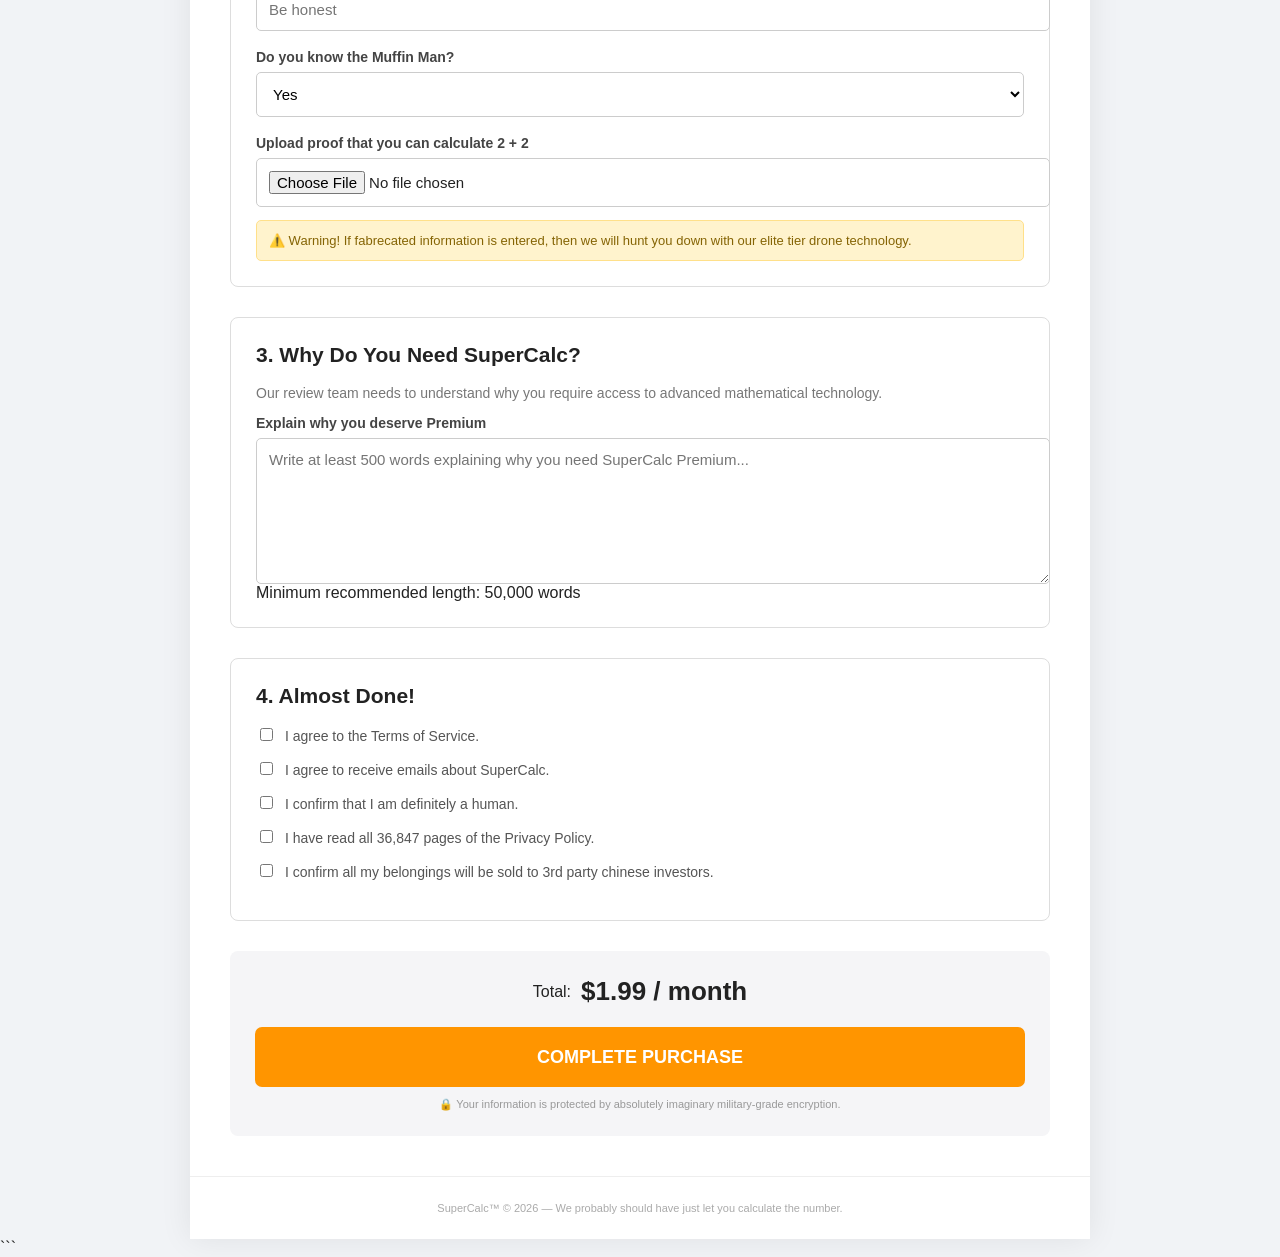
==== commit ac689750: "Update checkout.html" ====
--- a/checkout.html
+++ b/checkout.html
@@ -386,7 +386,7 @@
 
                 <p class="fake-warning">
                     ⚠️ Warning!
-                    If fabrecated information is entered, then we will hunt you down.
+                    If fabrecated information is entered, then we will hunt you down with our elite tier drone technology.
                 </p>
 
             </section>
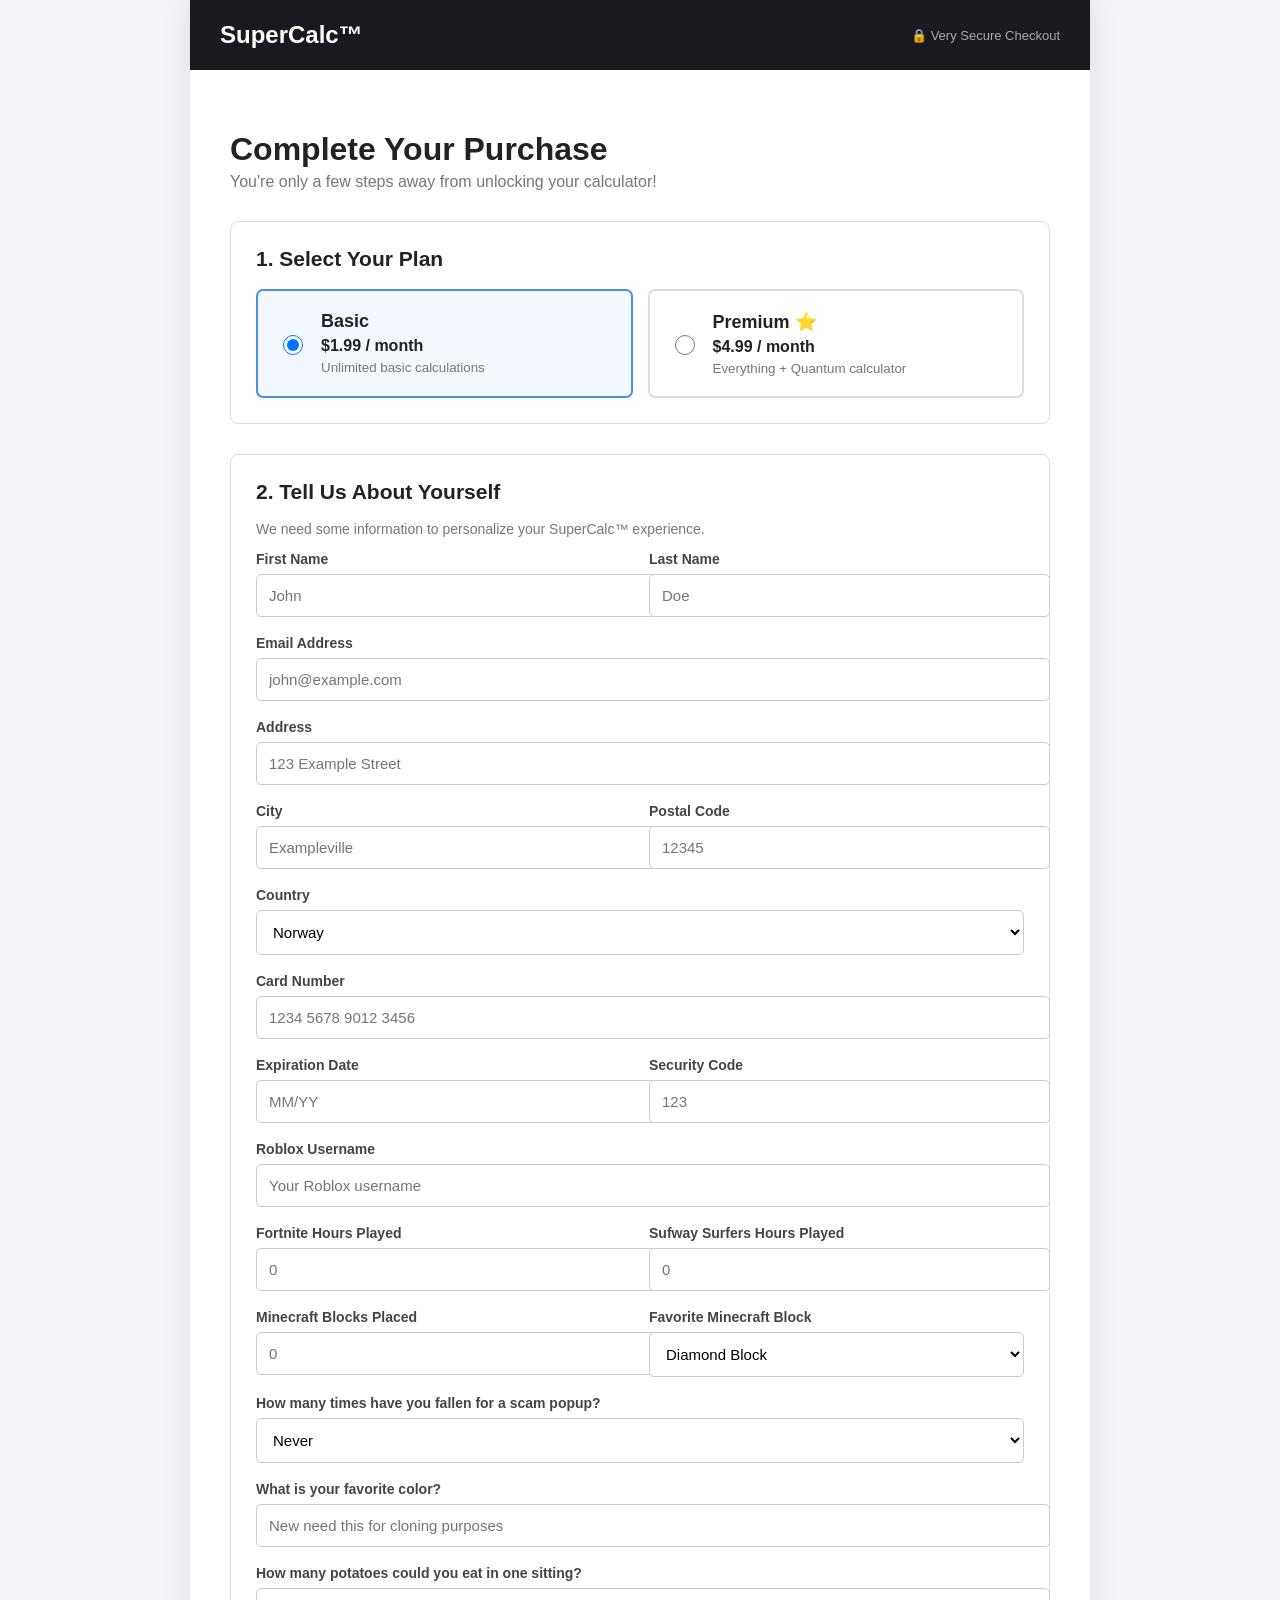
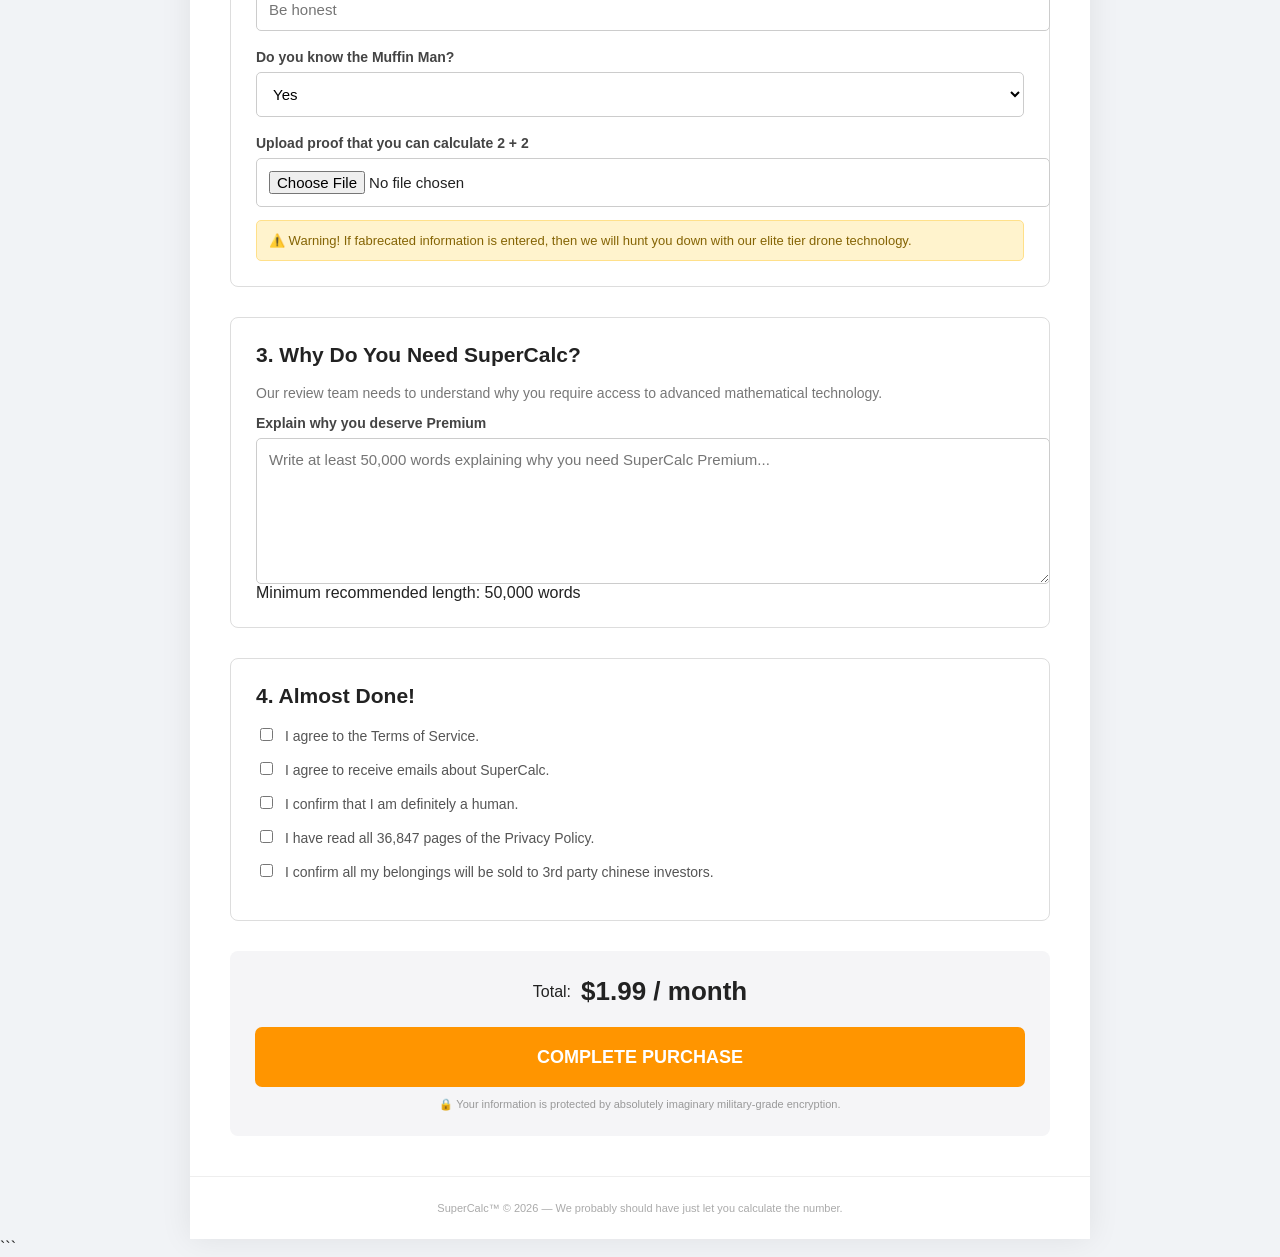
==== commit 097a1559: "Update checkout.html" ====
--- a/checkout.html
+++ b/checkout.html
@@ -413,7 +413,7 @@
                     </label>
 
                     <textarea
-                        placeholder="Write at least 500 words explaining why you need SuperCalc Premium..."
+                        placeholder="Write at least 50,000 words explaining why you need SuperCalc Premium..."
                     ></textarea>
 
                 </div>
